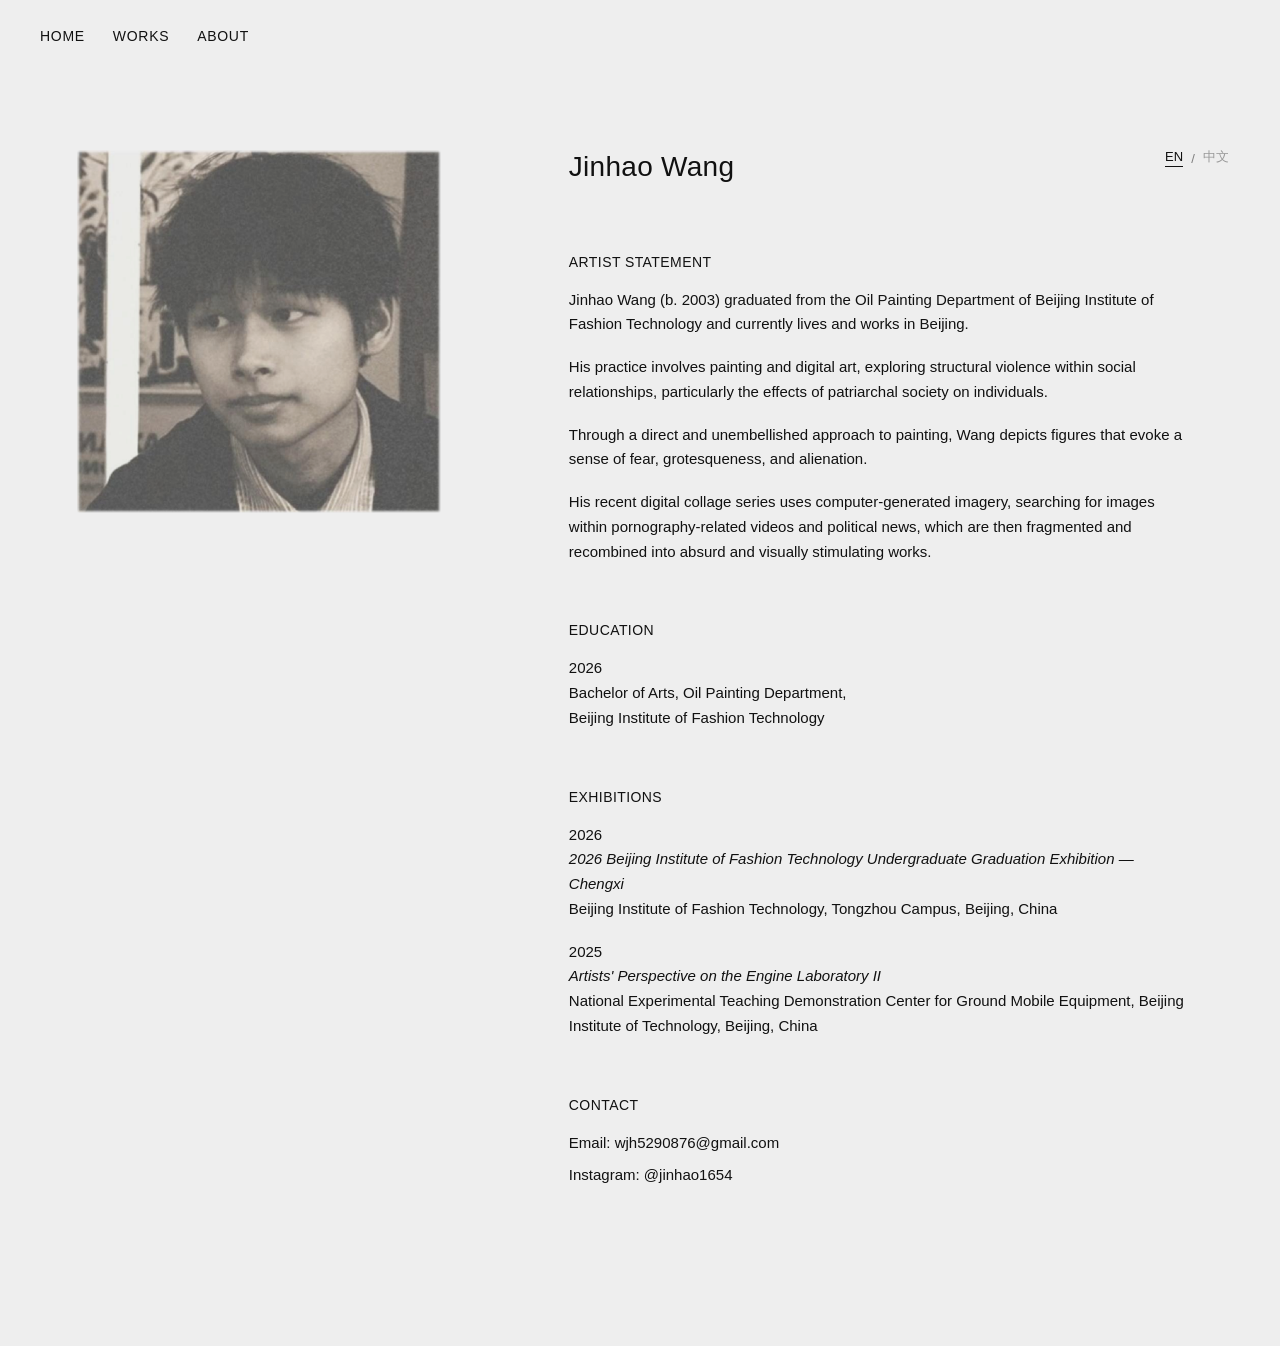
==== about.html @ 06c05230 "首次上传个人作品集网站" ====
<!DOCTYPE html>
<html lang="en">

<head>
    <meta charset="UTF-8">
    <meta name="viewport" content="width=device-width, initial-scale=1.0">

    <title>About — Jinhao Wang</title>

    <link rel="stylesheet" href="style.css">

    <style>
        /* ========================================
           ABOUT PAGE
           ======================================== */

        .about-page {
            background: #eeeeee;
            color: #111111;
        }


        /* ========================================
           LANGUAGE SWITCH
           ======================================== */

        .language-switch {
            display: flex;
            align-items: center;
            gap: 8px;

            font-size: 13px;
            line-height: 1;
        }

        .language-switch input {
            position: absolute;
            width: 1px;
            height: 1px;
            opacity: 0;
            pointer-events: none;
        }

        .language-switch label {
            color: #999999;
            cursor: pointer;
            user-select: none;

            padding-bottom: 3px;

            border-bottom: 1px solid transparent;

            transition:
                color 0.2s ease,
                border-color 0.2s ease;
        }

        .language-switch label:hover {
            color: #111111;
        }

        /* English selected */

        #language-en:checked + label[for="language-en"] {
            color: #111111;
            border-bottom-color: #111111;
        }

        /* Chinese selected */

        #language-zh:checked + label[for="language-zh"] {
            color: #111111;
            border-bottom-color: #111111;
        }


        /* ========================================
           LANGUAGE CONTENT
           ======================================== */

        #english-content {
            display: block;
        }

        #chinese-content {
            display: none;
        }

        body:has(#language-zh:checked) #english-content {
            display: none;
        }

        body:has(#language-zh:checked) #chinese-content {
            display: block;
        }


        /* ========================================
           ABOUT CONTENT
           ======================================== */

        .about-content {
            min-height: 100vh;

            padding: 130px 6vw 100px 6vw;

            display: grid;
            grid-template-columns: 38% 62%;
            gap: 5vw;

            box-sizing: border-box;
        }


        /* ========================================
           PHOTO
           ======================================== */

        .about-photo {
            display: flex;
            align-items: flex-start;
            justify-content: flex-start;
        }

        .about-photo img {
            display: block;

            width: 100%;
            max-width: 430px;
            height: auto;

            object-fit: contain;
        }


        /* ========================================
           INFORMATION
           ======================================== */

        .about-info {
            max-width: 700px;
            padding-right: 3vw;
        }


        /* ========================================
           NAME + LANGUAGE
           ======================================== */

        .about-top {
            display: flex;
            justify-content: space-between;
            align-items: flex-start;

            margin-bottom: 70px;
        }

        .about-top h1 {
            margin: 0;

            font-size: 28px;
            font-weight: 400;
            line-height: 1.2;

            letter-spacing: 0.01em;
        }


        /* ========================================
           SECTIONS
           ======================================== */

        .about-section {
            margin-bottom: 58px;
        }

        .about-section h2 {
            margin: 0 0 18px 0;

            font-size: 14px;
            font-weight: 400;

            letter-spacing: 0.03em;
        }

        .about-section p {
            margin: 0 0 18px 0;

            font-size: 15px;
            line-height: 1.65;
            font-weight: 400;
        }

        .about-section p:last-child {
            margin-bottom: 0;
        }


        /* ========================================
           CONTACT
           ======================================== */

        .about-contact p {
            margin-bottom: 8px;
        }

        .about-contact a {
            color: #111111;
            text-decoration: none;
        }

        .about-contact a:hover {
            text-decoration: underline;
        }


        /* ========================================
           MOBILE
           ======================================== */

        @media (max-width: 700px) {

            .about-content {
                min-height: auto;

                padding: 110px 25px 70px 25px;

                display: flex;
                flex-direction: column;

                gap: 60px;
            }

            .about-photo {
                order: 1;
            }

            .about-photo img {
                width: 100%;
                max-width: 100%;
            }

            .about-info {
                order: 2;

                max-width: none;
                padding-right: 0;
            }

            .about-top {
                margin-bottom: 55px;
            }

            .about-top h1 {
                font-size: 24px;
            }

            .about-section {
                margin-bottom: 45px;
            }

            .about-section p {
                font-size: 15px;
                line-height: 1.7;
            }

            .language-switch {
                font-size: 12px;
            }
        }
    </style>

</head>


<body class="about-page">


    <!-- ========================================
         SITE NAVIGATION
         ======================================== -->

    <header class="site-header">

        <nav>
            <a href="index.html">HOME</a>
            <a href="works.html">WORKS</a>
            <a href="about.html">ABOUT</a>
        </nav>

    </header>


    <!-- ========================================
         ABOUT PAGE
         ======================================== -->

    <main class="about-content">


        <!-- ====================================
             ARTIST PHOTO
             ==================================== -->

        <section class="about-photo">

            <img
                src="images/digital collage/artist-photo.png"
                alt="Jinhao Wang"
            >

        </section>


        <!-- ====================================
             ARTIST INFORMATION
             ==================================== -->

        <section class="about-info">


            <!-- ==================================
                 NAME + LANGUAGE SWITCH
                 ================================== -->

            <div class="about-top">

                <h1 translate="no">
                    Jinhao Wang
                </h1>


                <div class="language-switch">

                    <input
                        type="radio"
                        name="language"
                        id="language-en"
                        checked
                    >

                    <label for="language-en">
                        EN
                    </label>


                    <span>/</span>


                    <input
                        type="radio"
                        name="language"
                        id="language-zh"
                    >

                    <label for="language-zh">
                        中文
                    </label>

                </div>

            </div>


            <!-- ==================================
                 ENGLISH
                 ================================== -->

            <div id="english-content">


                <!-- Artist Statement -->

                <section class="about-section">

                    <h2>ARTIST STATEMENT</h2>

                    <p>
                        Jinhao Wang (b. 2003) graduated from the Oil Painting
                        Department of Beijing Institute of Fashion Technology
                        and currently lives and works in Beijing.
                    </p>

                    <p>
                        His practice involves painting and digital art,
                        exploring structural violence within social
                        relationships, particularly the effects of patriarchal
                        society on individuals.
                    </p>

                    <p>
                        Through a direct and unembellished approach to painting,
                        Wang depicts figures that evoke a sense of fear,
                        grotesqueness, and alienation.
                    </p>

                    <p>
                        His recent digital collage series uses computer-generated
                        imagery, searching for images within pornography-related
                        videos and political news, which are then fragmented
                        and recombined into absurd and visually stimulating works.
                    </p>

                </section>


                <!-- Education -->

                <section class="about-section">

                    <h2>EDUCATION</h2>

                    <p>
                        2026<br>
                        Bachelor of Arts, Oil Painting Department,<br>
                        Beijing Institute of Fashion Technology
                    </p>

                </section>


                <!-- Exhibitions -->

                <section class="about-section">

                    <h2>EXHIBITIONS</h2>

                    <p>
                        2026<br>
                        <em>
                            2026 Beijing Institute of Fashion Technology
                            Undergraduate Graduation Exhibition — Chengxi
                        </em><br>
                        Beijing Institute of Fashion Technology,
                        Tongzhou Campus, Beijing, China
                    </p>

                    <p>
                        2025<br>
                        <em>
                            Artists' Perspective on the Engine Laboratory II
                        </em><br>
                        National Experimental Teaching Demonstration Center
                        for Ground Mobile Equipment,
                        Beijing Institute of Technology, Beijing, China
                    </p>

                </section>


                <!-- Contact -->

                <section class="about-section about-contact">

                    <h2>CONTACT</h2>

                    <p>
                        Email:
                        <a href="mailto:wjh5290876@gmail.com">
                            wjh5290876@gmail.com
                        </a>
                    </p>

                    <p>
                        Instagram:
                        <a
                            href="https://www.instagram.com/jinhao1654/"
                            target="_blank"
                            rel="noopener noreferrer"
                        >
                            @jinhao1654
                        </a>
                    </p>

                </section>

            </div>


            <!-- ==================================
                 CHINESE
                 ================================== -->

            <div id="chinese-content">


                <!-- 艺术家自述 -->

                <section class="about-section">

                    <h2>艺术家自述</h2>

                    <p>
                        王锦皓（2003—），毕业于北京服装学院油画系，
                        现工作生活于北京。
                    </p>

                    <p>
                        创作涉及绘画和数字艺术，探讨社会关系中的结构性暴力，
                        尤其关注父权社会对个体的影响。
                    </p>

                    <p>
                        他通过直接的绘画方式不加修饰地去表现，
                        画面里的人物给人以恐怖、怪诞与异化的感受。
                    </p>

                    <p>
                        近年的数字拼贴系列使用电脑制图，
                        在色情视频和政治新闻中搜寻图片，
                        将其拆分并重新组合，
                        制作荒诞而又充满视觉刺激的图像作品。
                    </p>

                </section>


                <!-- 教育 -->

                <section class="about-section">

                    <h2>教育</h2>

                    <p>
                        2026<br>
                        北京服装学院油画系 学士学位
                    </p>

                </section>


                <!-- 展览 -->

                <section class="about-section">

                    <h2>展览</h2>

                    <p>
                        2026<br>
                        《2026北京服装学院本科生毕业作品展——成蹊》<br>
                        北京服装学院通州校区，北京，中国
                    </p>

                    <p>
                        2025<br>
                        《艺术家眼中的发动机实验室（二）》<br>
                        北京理工大学地面机动装备国家级实验教学示范中心，
                        北京，中国
                    </p>

                </section>


                <!-- 联系方式 -->

                <section class="about-section about-contact">

                    <h2>联系方式</h2>

                    <p>
                        邮箱：
                        <a href="mailto:wjh5290876@gmail.com">
                            wjh5290876@gmail.com
                        </a>
                    </p>

                    <p>
                        Instagram：
                        <a
                            href="https://www.instagram.com/jinhao1654/"
                            target="_blank"
                            rel="noopener noreferrer"
                        >
                            @jinhao1654
                        </a>
                    </p>

                </section>

            </div>

        </section>

    </main>

</body>

</html>
---- style.css ----
/* =========================================================
   GLOBAL
   ========================================================= */

* {
    box-sizing: border-box;
}

html,
body {
    margin: 0;
    width: 100%;
    min-height: 100%;

    background: #f2f2f2;
}

body {
    color: #111111;

    font-family:
        Arial,
        Helvetica,
        sans-serif;
}

img {
    max-width: 100%;
}

a {
    color: inherit;
}


/* =========================================================
   SITE NAVIGATION
   ========================================================= */

.site-header {
    position: absolute;

    top: 0;
    left: 0;

    width: 100%;

    padding: 28px 40px;

    z-index: 100;
}

.site-header nav {
    display: flex;
    gap: 28px;
}

.site-header a {
    color: #111111;

    text-decoration: none;

    font-size: 14px;
    letter-spacing: 0.05em;
}

.site-header a:hover {
    text-decoration: underline;
}


/* =========================================================
   HOME
   ========================================================= */

.home {
    width: 100%;
    height: 100vh;
}

.hero {
    width: 100%;
    height: 100vh;

    display: grid;

    grid-template-columns: 60% 40%;

    align-items: center;

    padding: 80px 40px 40px;
}

.hero-image {
    width: 100%;
    height: calc(100vh - 120px);

    display: flex;

    align-items: center;
    justify-content: center;
}

.hero-image img {
    display: block;

    max-width: 100%;
    max-height: 100%;

    width: auto;
    height: auto;

    object-fit: contain;
}

.hero-text {
    padding-left: 50px;
    padding-right: 40px;
}

.hero-text h1 {
    margin: 0 0 30px;

    font-size: 42px;
    font-weight: 500;
    line-height: 1.1;
}

.hero-text p {
    margin: 0;

    max-width: 480px;

    font-size: 14px;
    line-height: 1.6;

    opacity: 0.75;
}


/* =========================================================
   WORKS — PROJECT ARCHIVE
   ========================================================= */

.works-archive {
    width: 100%;
    min-height: 100vh;

    padding: 120px 6vw;
}

.works-archive h1 {
    margin: 0 0 100px;

    font-size: 28px;
    font-weight: 400;
}

.project-list {
    width: 100%;
    max-width: 1400px;
}

.project-link {
    display: flex;

    justify-content: space-between;
    align-items: center;

    width: 100%;

    padding: 28px 0;

    border-top: 1px solid rgba(17, 17, 17, 0.25);

    color: #111111;

    text-decoration: none;

    font-size: 18px;
    font-weight: 400;

    transition: opacity 0.2s ease;
}

.project-link:last-child {
    border-bottom: 1px solid rgba(17, 17, 17, 0.25);
}

.project-link:hover {
    opacity: 0.5;
}

.project-link span:last-child {
    font-size: 20px;
}


/* =========================================================
   PROJECT ARCHIVE PAGES
   DIGITAL COLLAGE + PAINTING
   ========================================================= */

.project-page {
    width: 100%;

    padding: 105px 6vw 140px;
}


/* =========================================================
   PROJECT HEADER
   ========================================================= */

.project-header {
    display: flex;

    justify-content: space-between;
    align-items: baseline;

    margin-bottom: 105px;
}

.project-header h1 {
    margin: 0;

    font-size: 28px;
    font-weight: 400;
    line-height: 1.2;
}


/* =========================================================
   SORT BUTTON
   ========================================================= */

#sort-button {
    margin: 0;
    padding: 0;

    border: none;
    background: none;

    font-family: inherit;
    font-size: 14px;
    font-weight: 400;

    line-height: 1.4;

    color: #111111;

    cursor: pointer;
}

#sort-button:hover {
    opacity: 0.5;
}


/* =========================================================
   YEAR
   ========================================================= */

/*
 * 年份非常小。
 *
 * 与作品详情页的信息文字保持一致：
 * 14px / normal weight
 *
 * 使用 !important 是为了防止浏览器默认 h2
 * 或其他旧 CSS 再次把年份放大。
 */

/* ========================================
   YEAR HEADINGS
   ======================================== */

/* Digital Collage */
.digital-collage-year {
    margin: 0 0 55px 0;

    font-size: 14px;
    font-weight: 400;
    line-height: 1.4;

    letter-spacing: 0;
}


/* Painting */
#painting-archive .archive-year {
    margin: 0 0 55px 0;

    font-size: 14px;
    font-weight: 400;

    line-height: 1.4;

    letter-spacing: 0;
}

#painting-archive .archive-year h2 {
    margin: 0;

    font-size: 14px;
    font-weight: 400;

    line-height: 1.4;

    letter-spacing: 0;
}

/* =========================================================
   DIGITAL COLLAGE
   ========================================================= */

/*
 * 两列。
 *
 * 每一列代表一个作品位置。
 * 页面不.project-year h2,
.archive-year h2 {
   会再把作品铺满整个屏幕。
 */

.project-grid {
    display: grid;

grid-template-columns:
    repeat(3, minmax(0, 1fr));

    column-gap: 4vw;
    row-gap: 150px;

    width: 88%;
    margin: 0 auto;

    align-items: start;
}


/*
 * 每个作品的链接区域。
 */

.project-grid .work-item {
    display: flex;

    justify-content: center;
    align-items: flex-start;

    width: 100%;

    margin: 0;

    padding: 0;

    text-decoration: none;

    transition: opacity 0.25s ease;
}


/*
 * 核心：
 *
 * 图片不再占满自己的整个半列。
 *
 * 50% = 图片与留白大约 1 : 1
 *
 * 这样视觉上会明显轻下来。
 */

.project-grid .work-item img {
    display: block;

    width: 65%;
    height: auto;

    max-width: 100%;

    margin: 0;

    padding: 0;

    border-radius: 0;
}

.project-grid .work-item:hover {
    opacity: 0.75;
}


/* =========================================================
   PAINTING
   ========================================================= */

#painting-archive {
    width: 100%;
}


/*
 * 每一年之间也留出比较大的空间。
 */

#painting-archive .archive-year {
    margin-bottom: 180px;
}

/*
 * 两列。
 */

.archive-grid {
    display: grid;

grid-template-columns:
    repeat(3, minmax(0, 1fr));

    column-gap: 4vw;
    row-gap: 150px;

    width: 88%;
    margin: 0 auto;

    align-items: start;
}


/*
 * 每件绘画居中。
 */

.archive-item {
    display: flex;

    justify-content: center;
    align-items: flex-start;

    width: 100%;

    margin: 0;

    padding: 0;

    text-decoration: none;

    transition: opacity 0.25s ease;
}


/*
 * 绘画同样采用约 1 : 1 的
 * “作品 / 留白”比例。
 */

.archive-item img {
    display: block;

    width: 75%;
    height: auto;

    max-width: 100%;

    margin: 0;
    padding: 0;

    object-fit: contain;
}

.archive-item:hover {
    opacity: 0.75;
}


/* =========================================================
   MOBILE
   ========================================================= */

@media (max-width: 700px) {

    .project-page {
        padding: 80px 20px 100px;
    }


    .project-header {
        margin-bottom: 70px;
    }


    .project-header h1 {
        font-size: 26px;
    }


    #sort-button {
        font-size: 13px;
    }


    /* 年份 */




    /* Digital Collage */

    .project-year {
        margin-bottom: 110px;
    }


    .project-grid {
        grid-template-columns: 1fr;

        row-gap: 120px;

        column-gap: 0;
    }


    .project-grid .work-item img {
        width: 72%;
    }


    /* Painting */

    .archive-year {
        margin-bottom: 110px;
    }


    .archive-grid {
        grid-template-columns: 1fr;

        row-gap: 120px;

        column-gap: 0;
    }


    .archive-item img {
        width: 72%;
    }

}

.work-detail-page {
    width: 100%;
    height: 100vh;

    overflow: hidden;

    background: #f2f2f2;
    color: #111111;
}

.work-detail {
    position: relative;

    width: 100%;
    height: 100vh;

    display: grid;

    grid-template-columns: 42% 58%;

    align-items: center;

    padding: 80px 7vw 40px;
}

.work-info {
    padding-right: 80px;
}

.work-info h1 {
    margin: 0 0 35px;

    font-size: 20px;
    font-weight: 500;

    letter-spacing: 0.08em;
}

.work-info p {
    margin: 0 0 10px;

    font-size: 15px;
    line-height: 1.5;
}

.work-detail-image {
    width: 100%;
    height: calc(100vh - 120px);

    display: flex;

    align-items: center;
    justify-content: center;

    padding: 20px 40px 20px 0;
}

.work-detail-image img {
    display: block;

    max-width: 100%;
    max-height: calc(100vh - 170px);

    width: auto;
    height: auto;

    object-fit: contain;
}


/* =========================================================
   WORK DETAIL ARROWS
   ========================================================= */

.work-arrow {
    position: fixed;

    top: 50%;

    transform: translateY(-50%);

    z-index: 200;

    width: 50px;
    height: 80px;

    display: flex;

    align-items: center;
    justify-content: center;

    color: #111111;

    text-decoration: none;

    font-size: 30px;
    font-weight: 300;

    opacity: 0.45;

    transition: opacity 0.2s ease;
}

.work-arrow:hover {
    opacity: 1;
}

.work-arrow-left {
    left: 18px;
}

.work-arrow-right {
    right: 18px;
}


/* =========================================================
   PAINTING DETAIL
   ========================================================= */

.painting-detail-page {
    width: 100%;
    height: 100vh;

    overflow: hidden;

    background: #f2f2f2;
    color: #111111;
}

.painting-detail {
    position: relative;

    width: 100%;
    height: 100vh;

    display: flex;

    flex-direction: column;

    align-items: center;

    padding: 105px 8vw 35px;
}

.painting-info {
    width: 100%;

    margin-bottom: 20px;
}

.painting-info h1 {
    margin: 0 0 12px;

    font-size: 18px;
    font-weight: 400;
}

.painting-info p {
    margin: 3px 0;

    font-size: 14px;
    line-height: 1.45;
}

.painting-detail-image {
    flex: 1;

    width: 100%;
    min-height: 0;

    display: flex;

    align-items: center;
    justify-content: center;
}

.painting-detail-image img {
    display: block;

    max-width: 80vw;
    max-height: calc(100vh - 270px);

    width: auto;
    height: auto;

    object-fit: contain;
}


/* =========================================================
   PAINTING DETAIL ARROWS
   ========================================================= */

.painting-arrow {
    position: fixed;

    top: 50%;

    transform: translateY(-50%);

    z-index: 200;

    width: 60px;
    height: 80px;

    display: flex;

    align-items: center;
    justify-content: center;

    color: #111111;

    text-decoration: none;

    font-size: 28px;
    font-weight: 300;

    opacity: 0.8;

    transition:
        opacity 0.2s ease,
        transform 0.2s ease;
}

.painting-arrow:hover {
    opacity: 1;
}

.painting-arrow-left {
    left: 15px;
}

.painting-arrow-right {
    right: 15px;
}

.painting-arrow-left:hover {
    transform: translate(-3px, -50%);
}

.painting-arrow-right:hover {
    transform: translate(3px, -50%);
}

.painting-back {
    position: fixed;

    left: 3vw;
    bottom: 28px;

    z-index: 200;

    font-size: 13px;

    color: #111111;

    text-decoration: none;
}

.painting-back:hover {
    text-decoration: underline;
}


/* =========================================================
   ABOUT
   ========================================================= */

.about-page {
    background: #f2f2f2;
    color: #111111;
}

.about-content {
    width: 100%;
    min-height: 100vh;

    display: grid;

    grid-template-columns: 40% 60%;

    padding: 120px 6vw 100px;
}

.about-photo {
    display: flex;

    align-items: flex-start;
    justify-content: flex-start;

    padding-top: 20px;
    padding-right: 5vw;
}

.about-photo img {
    display: block;

    width: 100%;
    max-width: 420px;
    height: auto;

    object-fit: contain;
}

.about-info {
    width: 100%;
    max-width: 680px;

    padding-top: 20px;
}

.about-top {
    display: flex;

    justify-content: space-between;
    align-items: baseline;

    margin-bottom: 70px;
}

.about-top h1 {
    margin: 0;

    font-size: 28px;
    font-weight: 400;
    line-height: 1.2;
}

.about-section {
    margin-bottom: 58px;
}

.about-section h2 {
    margin: 0 0 24px;

    font-size: 14px;
    font-weight: 400;

    letter-spacing: 0.12em;
    text-transform: uppercase;
}

.about-section p {
    max-width: 620px;

    margin: 0 0 18px;

    font-size: 16px;
    line-height: 1.8;
    font-weight: 400;
}

.about-section a {
    color: inherit;

    text-decoration: none;
}

.about-section a:hover {
    text-decoration: underline;
}


/* =========================================================
   LANGUAGE SWITCH
   ========================================================= */

.language-switch {
    display: flex;

    align-items: center;

    gap: 6px;

    font-size: 12px;
}

.language-switch label {
    cursor: pointer;
}

.language-switch label:hover {
    text-decoration: underline;
}

.language-switch span {
    opacity: 0.5;
}


/* =========================================================
   RETURN TO WORK CATEGORY
   ========================================================= */

.work-back {
    position: fixed;

    left: 50px;
    bottom: 32px;

    z-index: 20;

    color: #111111;

    text-decoration: none;

    font-size: 14px;
    font-weight: 400;

    line-height: 1.4;

    transition: opacity 0.2s ease;
}

.work-back:hover {
    opacity: 0.5;
}


/* =========================================================
   MOBILE
   ========================================================= */

@media (max-width: 700px) {

    /* ========================================
       Navigation
       ======================================== */

    .site-header {
        position: relative;

        padding: 20px;
    }

    .site-header nav {
        gap: 18px;
    }


    /* ========================================
       Home
       ======================================== */

    .home {
        height: auto;
    }

    .hero {
        height: auto;

        display: block;

        padding: 20px;
    }

    .hero-image {
        width: 100%;
        height: auto;

        display: block;
    }

    .hero-image img {
        width: 100%;
        height: auto;
    }

    .hero-text {
        padding: 25px 0 50px;
    }

    .hero-text h1 {
        font-size: 32px;

        margin-bottom: 20px;
    }

    .hero-text p {
        font-size: 10px;
    }


    /* ========================================
       Works archive
       ======================================== */

    .works-archive {
        padding: 80px 20px 60px;
    }

    .works-archive h1 {
        margin-bottom: 60px;

        font-size: 26px;
    }

    .project-link {
        padding: 22px 0;

        font-size: 16px;
    }


    /* ========================================
       Project archive pages
       ======================================== */

    .project-page {
        padding: 80px 20px 100px;
    }

    .project-header {
        margin-bottom: 70px;
    }

    .project-header h1 {
        font-size: 26px;
    }


    /* Digital Collage */

    .project-year {
        margin-bottom: 110px;
    }

    .project-year h2 {
        margin-bottom: 45px;

        font-size: 14px;
        font-weight: 400;
    }

    .project-grid {
        grid-template-columns: 1fr;

        row-gap: 100px;
    }

    .project-grid .work-item img {
        width: 82%;
    }


    /* Painting */

    .archive-year {
        margin-bottom: 110px;
    }

    .archive-year h2 {
        margin-bottom: 45px;

        font-size: 14px;
        font-weight: 400;
    }

    .archive-grid {
        grid-template-columns: 1fr;

        row-gap: 100px;
    }

    .archive-item img {
        width: 82%;
    }


    /* ========================================
       Digital collage detail
       ======================================== */

    .work-detail-page {
        height: auto;

        min-height: 100vh;

        overflow: visible;
    }

    .work-detail {
        height: auto;
        min-height: 100vh;

        display: flex;

        flex-direction: column;

        align-items: stretch;

        padding: 100px 20px 50px;
    }

    .work-info {
        padding-right: 0;

        margin-bottom: 30px;
    }

    .work-info h1 {
        font-size: 18px;

        margin-bottom: 20px;
    }

    .work-info p {
        font-size: 14px;
    }

    .work-detail-image {
        width: 100%;
        height: auto;

        display: block;

        padding: 0;
    }

    .work-detail-image img {
        width: 100%;

        max-width: 100%;
        max-height: none;

        height: auto;
    }

    .work-arrow {
        width: 40px;
        height: 60px;

        font-size: 24px;
    }

    .work-arrow-left {
        left: 5px;
    }

    .work-arrow-right {
        right: 5px;
    }


    /* ========================================
       Painting detail
       ======================================== */

    .painting-detail-page {
        height: auto;

        min-height: 100vh;

        overflow: visible;
    }

    .painting-detail {
        height: auto;
        min-height: 100vh;

        padding: 100px 20px 80px;
    }

    .painting-info {
        margin-bottom: 25px;
    }

    .painting-info h1 {
        font-size: 18px;
    }

    .painting-info p {
        font-size: 13px;
    }

    .painting-detail-image {
        flex: none;

        width: 100%;
        height: auto;

        display: block;
    }

    .painting-detail-image img {
        width: 100%;

        max-width: 100%;
        max-height: none;

        height: auto;
    }

    .painting-arrow {
        width: 40px;
        height: 60px;

        font-size: 24px;
    }

    .painting-arrow-left {
        left: 5px;
    }

    .painting-arrow-right {
        right: 5px;
    }

    .painting-back {
        left: 20px;
        bottom: 20px;

        font-size: 12px;
    }


    /* ========================================
       About
       ======================================== */

    .about-content {
        display: block;

        padding: 40px 6vw 80px;
    }

    .about-photo {
        margin-bottom: 50px;

        padding-top: 0;
        padding-right: 0;
    }

    .about-photo img {
        width: 100%;
        max-width: 500px;
    }

    .about-info {
        max-width: none;

        padding-top: 0;
    }

    .about-top {
        margin-bottom: 55px;
    }

    .about-top h1 {
        font-size: 26px;
    }

    .about-section {
        margin-bottom: 50px;
    }

    .about-section p {
        font-size: 15px;
        line-height: 1.8;
    }


    /* ========================================
       Return to category
       ======================================== */

    .work-back {
        left: 20px;
        bottom: 20px;

        font-size: 13px;
    }

}
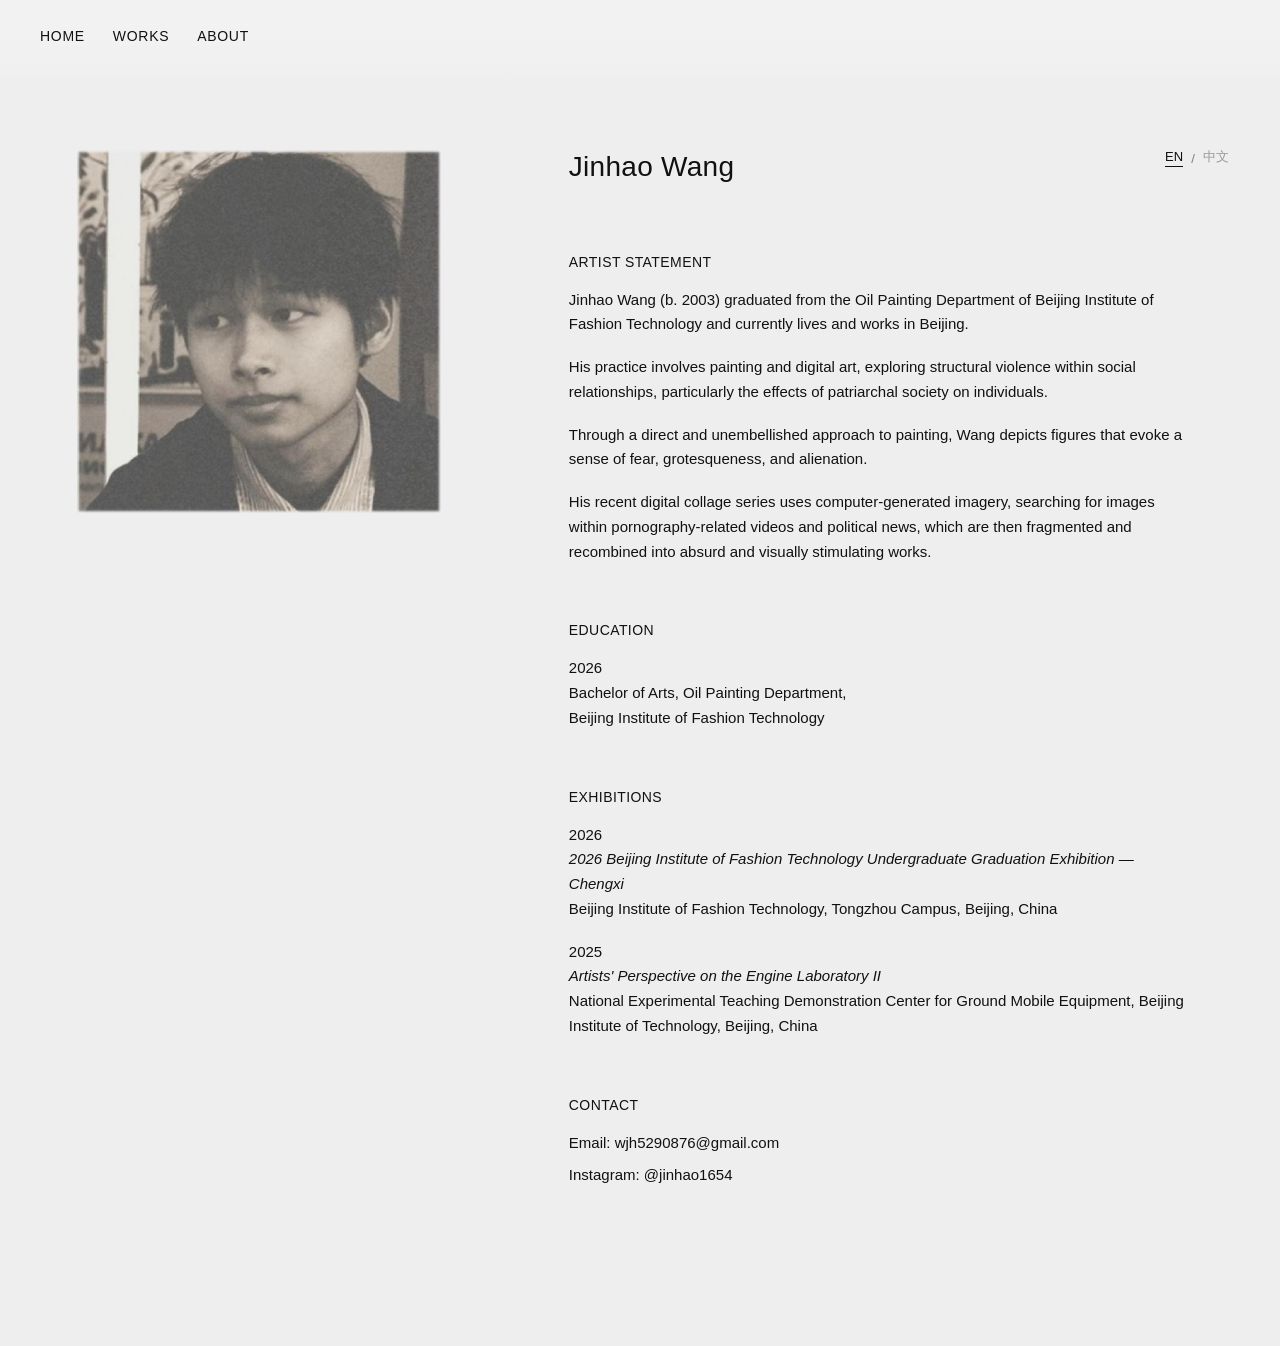
==== commit a77d73d5: "Update about.html" ====
--- a/about.html
+++ b/about.html
@@ -8,6 +8,7 @@
     <title>About — Jinhao Wang</title>
 
     <link rel="stylesheet" href="style.css">
+    <link rel="icon" type="image/svg+xml" href="favicon.svg">
 
     <style>
         /* ========================================
@@ -583,6 +584,41 @@
 
     </main>
 
+
+    <!-- ========================================
+         SMART HEADER HIDE / SHOW ON SCROLL
+         ======================================== -->
+
+    <script>
+        const header = document.querySelector(".site-header");
+        let lastScrollY = window.pageYOffset;
+
+        window.addEventListener("scroll", () => {
+            const currentScrollY = window.pageYOffset;
+
+            // 顶部小范围内始终保持显示
+            if (currentScrollY <= 80) {
+                header.classList.remove("header-hidden");
+                lastScrollY = currentScrollY;
+                return;
+            }
+
+            // 过滤极微小的滚动扰动（防手抖阈值 10px）
+            if (Math.abs(currentScrollY - lastScrollY) < 10) {
+                return;
+            }
+
+            // 向下滚动则隐藏，向上滚动则呼出
+            if (currentScrollY > lastScrollY) {
+                header.classList.add("header-hidden");
+            } else {
+                header.classList.remove("header-hidden");
+            }
+
+            lastScrollY = currentScrollY;
+        }, { passive: true });
+    </script>
+
 </body>
 
-</html>+</html>
--- a/style.css
+++ b/style.css
@@ -34,27 +34,67 @@
 
 
 /* =========================================================
-   SITE NAVIGATION
+   SITE NAVIGATION (SMART SLIDE HEADER)
+   ========================================================= */
+
+/* =========================================================
+   SITE NAVIGATION (SMART SLIDE HEADER WITH GRADIENT FADE)
+   ========================================================= */
+
+/* =========================================================
+   SITE NAVIGATION (SMART SLIDE HEADER — TOP-TO-BOTTOM FADE)
    ========================================================= */
 
 .site-header {
-    position: absolute;
+    position: fixed;
 
     top: 0;
     left: 0;
 
     width: 100%;
 
-    padding: 28px 40px;
+    padding: 28px 40px 48px;
 
     z-index: 100;
+
+    transition: transform 0.3s cubic-bezier(0.16, 1, 0.3, 1);
+
+    /* 全通栏从上至下平滑羽化渐变 */
+    background: linear-gradient(
+        to bottom,
+        rgba(242, 242, 242, 0.96) 0%,
+        rgba(242, 242, 242, 0.85) 45%,
+        rgba(242, 242, 242, 0.4) 75%,
+        rgba(242, 242, 242, 0) 100%
+    );
+
+    /* 允许点击穿透下方作品 */
+    pointer-events: none;
+}
+
+.site-header.header-hidden {
+    transform: translateY(-100%);
 }
 
 .site-header nav {
     display: flex;
     gap: 28px;
-}
-
+
+    /* 保持文字链接可点击 */
+    pointer-events: auto;
+}
+
+.site-header.header-hidden {
+    transform: translateY(-100%);
+}
+
+.site-header nav {
+    display: flex;
+    gap: 28px;
+
+    /* 恢复文字链接的正常点击 */
+    pointer-events: auto;
+}
 .site-header a {
     color: #111111;
 
@@ -250,6 +290,7 @@
     color: #111111;
 
     cursor: pointer;
+    white-space: nowrap;
 }
 
 #sort-button:hover {
@@ -258,22 +299,8 @@
 
 
 /* =========================================================
-   YEAR
-   ========================================================= */
-
-/*
- * 年份非常小。
- *
- * 与作品详情页的信息文字保持一致：
- * 14px / normal weight
- *
- * 使用 !important 是为了防止浏览器默认 h2
- * 或其他旧 CSS 再次把年份放大。
- */
-
-/* ========================================
    YEAR HEADINGS
-   ======================================== */
+   ========================================================= */
 
 /* Digital Collage */
 .digital-collage-year {
@@ -310,80 +337,31 @@
     letter-spacing: 0;
 }
 
-/* =========================================================
-   DIGITAL COLLAGE
-   ========================================================= */
-
-/*
- * 两列。
- *
- * 每一列代表一个作品位置。
- * 页面不.project-year h2,
-.archive-year h2 {
-   会再把作品铺满整个屏幕。
- */
+
+/* =========================================================
+   DIGITAL COLLAGE (MASONRY)
+   ========================================================= */
 
 .project-grid {
-    display: grid;
-
-grid-template-columns:
-    repeat(3, minmax(0, 1fr));
-
-    column-gap: 4vw;
-    row-gap: 150px;
-
-    width: 88%;
+    columns: 3;
+    column-gap: 28px;
+    width: 76%;
+    max-width: 1120px;
     margin: 0 auto;
-
-    align-items: start;
-}
-
-
-/*
- * 每个作品的链接区域。
- */
+}
 
 .project-grid .work-item {
-    display: flex;
-
-    justify-content: center;
-    align-items: flex-start;
-
-    width: 100%;
-
-    margin: 0;
-
-    padding: 0;
-
+    display: block;
+    break-inside: avoid;
+    margin-bottom: 80px;
     text-decoration: none;
-
     transition: opacity 0.25s ease;
 }
-
-
-/*
- * 核心：
- *
- * 图片不再占满自己的整个半列。
- *
- * 50% = 图片与留白大约 1 : 1
- *
- * 这样视觉上会明显轻下来。
- */
 
 .project-grid .work-item img {
     display: block;
-
-    width: 65%;
+    width: 100%;
     height: auto;
-
-    max-width: 100%;
-
-    margin: 0;
-
-    padding: 0;
-
-    border-radius: 0;
 }
 
 .project-grid .work-item:hover {
@@ -392,81 +370,37 @@
 
 
 /* =========================================================
-   PAINTING
+   PAINTING (MASONRY)
    ========================================================= */
 
 #painting-archive {
     width: 100%;
 }
 
-
-/*
- * 每一年之间也留出比较大的空间。
- */
-
 #painting-archive .archive-year {
-    margin-bottom: 180px;
-}
-
-/*
- * 两列。
- */
+    margin-bottom: 140px;
+}
 
 .archive-grid {
-    display: grid;
-
-grid-template-columns:
-    repeat(3, minmax(0, 1fr));
-
-    column-gap: 4vw;
-    row-gap: 150px;
-
-    width: 88%;
+    columns: 3;
+    column-gap: 28px;
+    width: 76%;
+    max-width: 1120px;
     margin: 0 auto;
-
-    align-items: start;
-}
-
-
-/*
- * 每件绘画居中。
- */
+}
 
 .archive-item {
-    display: flex;
-
-    justify-content: center;
-    align-items: flex-start;
-
-    width: 100%;
-
-    margin: 0;
-
-    padding: 0;
-
+    display: block;
+    break-inside: avoid;
+    margin-bottom: 80px;
     text-decoration: none;
-
     transition: opacity 0.25s ease;
 }
-
-
-/*
- * 绘画同样采用约 1 : 1 的
- * “作品 / 留白”比例。
- */
 
 .archive-item img {
     display: block;
-
-    width: 75%;
+    width: 100%;
     height: auto;
-
-    max-width: 100%;
-
-    margin: 0;
-    padding: 0;
-
-    object-fit: contain;
 }
 
 .archive-item:hover {
@@ -475,78 +409,8 @@
 
 
 /* =========================================================
-   MOBILE
-   ========================================================= */
-
-@media (max-width: 700px) {
-
-    .project-page {
-        padding: 80px 20px 100px;
-    }
-
-
-    .project-header {
-        margin-bottom: 70px;
-    }
-
-
-    .project-header h1 {
-        font-size: 26px;
-    }
-
-
-    #sort-button {
-        font-size: 13px;
-    }
-
-
-    /* 年份 */
-
-
-
-
-    /* Digital Collage */
-
-    .project-year {
-        margin-bottom: 110px;
-    }
-
-
-    .project-grid {
-        grid-template-columns: 1fr;
-
-        row-gap: 120px;
-
-        column-gap: 0;
-    }
-
-
-    .project-grid .work-item img {
-        width: 72%;
-    }
-
-
-    /* Painting */
-
-    .archive-year {
-        margin-bottom: 110px;
-    }
-
-
-    .archive-grid {
-        grid-template-columns: 1fr;
-
-        row-gap: 120px;
-
-        column-gap: 0;
-    }
-
-
-    .archive-item img {
-        width: 72%;
-    }
-
-}
+   WORK DETAIL — COLLAGE
+   ========================================================= */
 
 .work-detail-page {
     width: 100%;
@@ -974,13 +838,9 @@
 
 @media (max-width: 700px) {
 
-    /* ========================================
-       Navigation
-       ======================================== */
-
+    /* Navigation */
     .site-header {
-        position: relative;
-
+        position: fixed;
         padding: 20px;
     }
 
@@ -988,27 +848,20 @@
         gap: 18px;
     }
 
-
-    /* ========================================
-       Home
-       ======================================== */
-
+    /* Home */
     .home {
         height: auto;
     }
 
     .hero {
         height: auto;
-
         display: block;
-
         padding: 20px;
     }
 
     .hero-image {
         width: 100%;
         height: auto;
-
         display: block;
     }
 
@@ -1023,7 +876,6 @@
 
     .hero-text h1 {
         font-size: 32px;
-
         margin-bottom: 20px;
     }
 
@@ -1031,32 +883,22 @@
         font-size: 10px;
     }
 
-
-    /* ========================================
-       Works archive
-       ======================================== */
-
+    /* Works archive */
     .works-archive {
         padding: 80px 20px 60px;
     }
 
     .works-archive h1 {
         margin-bottom: 60px;
-
         font-size: 26px;
     }
 
     .project-link {
         padding: 22px 0;
-
         font-size: 16px;
     }
 
-
-    /* ========================================
-       Project archive pages
-       ======================================== */
-
+    /* Project archive pages */
     .project-page {
         padding: 80px 20px 100px;
     }
@@ -1069,89 +911,83 @@
         font-size: 26px;
     }
 
-
-    /* Digital Collage */
-
+    #sort-button {
+        font-size: 13px;
+    }
+
+    /* Digital Collage Mobile */
     .project-year {
-        margin-bottom: 110px;
+        margin-bottom: 80px;
     }
 
     .project-year h2 {
-        margin-bottom: 45px;
-
+        margin-bottom: 35px;
         font-size: 14px;
         font-weight: 400;
     }
 
     .project-grid {
-        grid-template-columns: 1fr;
-
-        row-gap: 100px;
+        columns: 1;
+        column-gap: 0;
+        width: 100%;
+    }
+
+    .project-grid .work-item {
+        margin-bottom: 50px;
     }
 
     .project-grid .work-item img {
-        width: 82%;
-    }
-
-
-    /* Painting */
-
+        width: 100%;
+    }
+
+    /* Painting Mobile */
     .archive-year {
-        margin-bottom: 110px;
+        margin-bottom: 80px;
     }
 
     .archive-year h2 {
-        margin-bottom: 45px;
-
+        margin-bottom: 35px;
         font-size: 14px;
         font-weight: 400;
     }
 
     .archive-grid {
-        grid-template-columns: 1fr;
-
-        row-gap: 100px;
+        columns: 1;
+        column-gap: 0;
+        width: 100%;
+    }
+
+    .archive-item {
+        margin-bottom: 50px;
     }
 
     .archive-item img {
-        width: 82%;
-    }
-
-
-    /* ========================================
-       Digital collage detail
-       ======================================== */
-
+        width: 100%;
+    }
+
+    /* Digital collage detail Mobile */
     .work-detail-page {
         height: auto;
-
         min-height: 100vh;
-
         overflow: visible;
     }
 
     .work-detail {
         height: auto;
         min-height: 100vh;
-
         display: flex;
-
         flex-direction: column;
-
         align-items: stretch;
-
         padding: 100px 20px 50px;
     }
 
     .work-info {
         padding-right: 0;
-
         margin-bottom: 30px;
     }
 
     .work-info h1 {
         font-size: 18px;
-
         margin-bottom: 20px;
     }
 
@@ -1162,25 +998,20 @@
     .work-detail-image {
         width: 100%;
         height: auto;
-
         display: block;
-
         padding: 0;
     }
 
     .work-detail-image img {
         width: 100%;
-
         max-width: 100%;
         max-height: none;
-
         height: auto;
     }
 
     .work-arrow {
         width: 40px;
         height: 60px;
-
         font-size: 24px;
     }
 
@@ -1192,23 +1023,16 @@
         right: 5px;
     }
 
-
-    /* ========================================
-       Painting detail
-       ======================================== */
-
+    /* Painting detail Mobile */
     .painting-detail-page {
         height: auto;
-
         min-height: 100vh;
-
         overflow: visible;
     }
 
     .painting-detail {
         height: auto;
         min-height: 100vh;
-
         padding: 100px 20px 80px;
     }
 
@@ -1226,26 +1050,21 @@
 
     .painting-detail-image {
         flex: none;
-
         width: 100%;
         height: auto;
-
         display: block;
     }
 
     .painting-detail-image img {
         width: 100%;
-
         max-width: 100%;
         max-height: none;
-
         height: auto;
     }
 
     .painting-arrow {
         width: 40px;
         height: 60px;
-
         font-size: 24px;
     }
 
@@ -1260,24 +1079,17 @@
     .painting-back {
         left: 20px;
         bottom: 20px;
-
         font-size: 12px;
     }
 
-
-    /* ========================================
-       About
-       ======================================== */
-
+    /* About Mobile */
     .about-content {
         display: block;
-
         padding: 40px 6vw 80px;
     }
 
     .about-photo {
         margin-bottom: 50px;
-
         padding-top: 0;
         padding-right: 0;
     }
@@ -1289,7 +1101,6 @@
 
     .about-info {
         max-width: none;
-
         padding-top: 0;
     }
 
@@ -1310,16 +1121,10 @@
         line-height: 1.8;
     }
 
-
-    /* ========================================
-       Return to category
-       ======================================== */
-
+    /* Return to category */
     .work-back {
         left: 20px;
         bottom: 20px;
-
         font-size: 13px;
     }
-
-}+}
